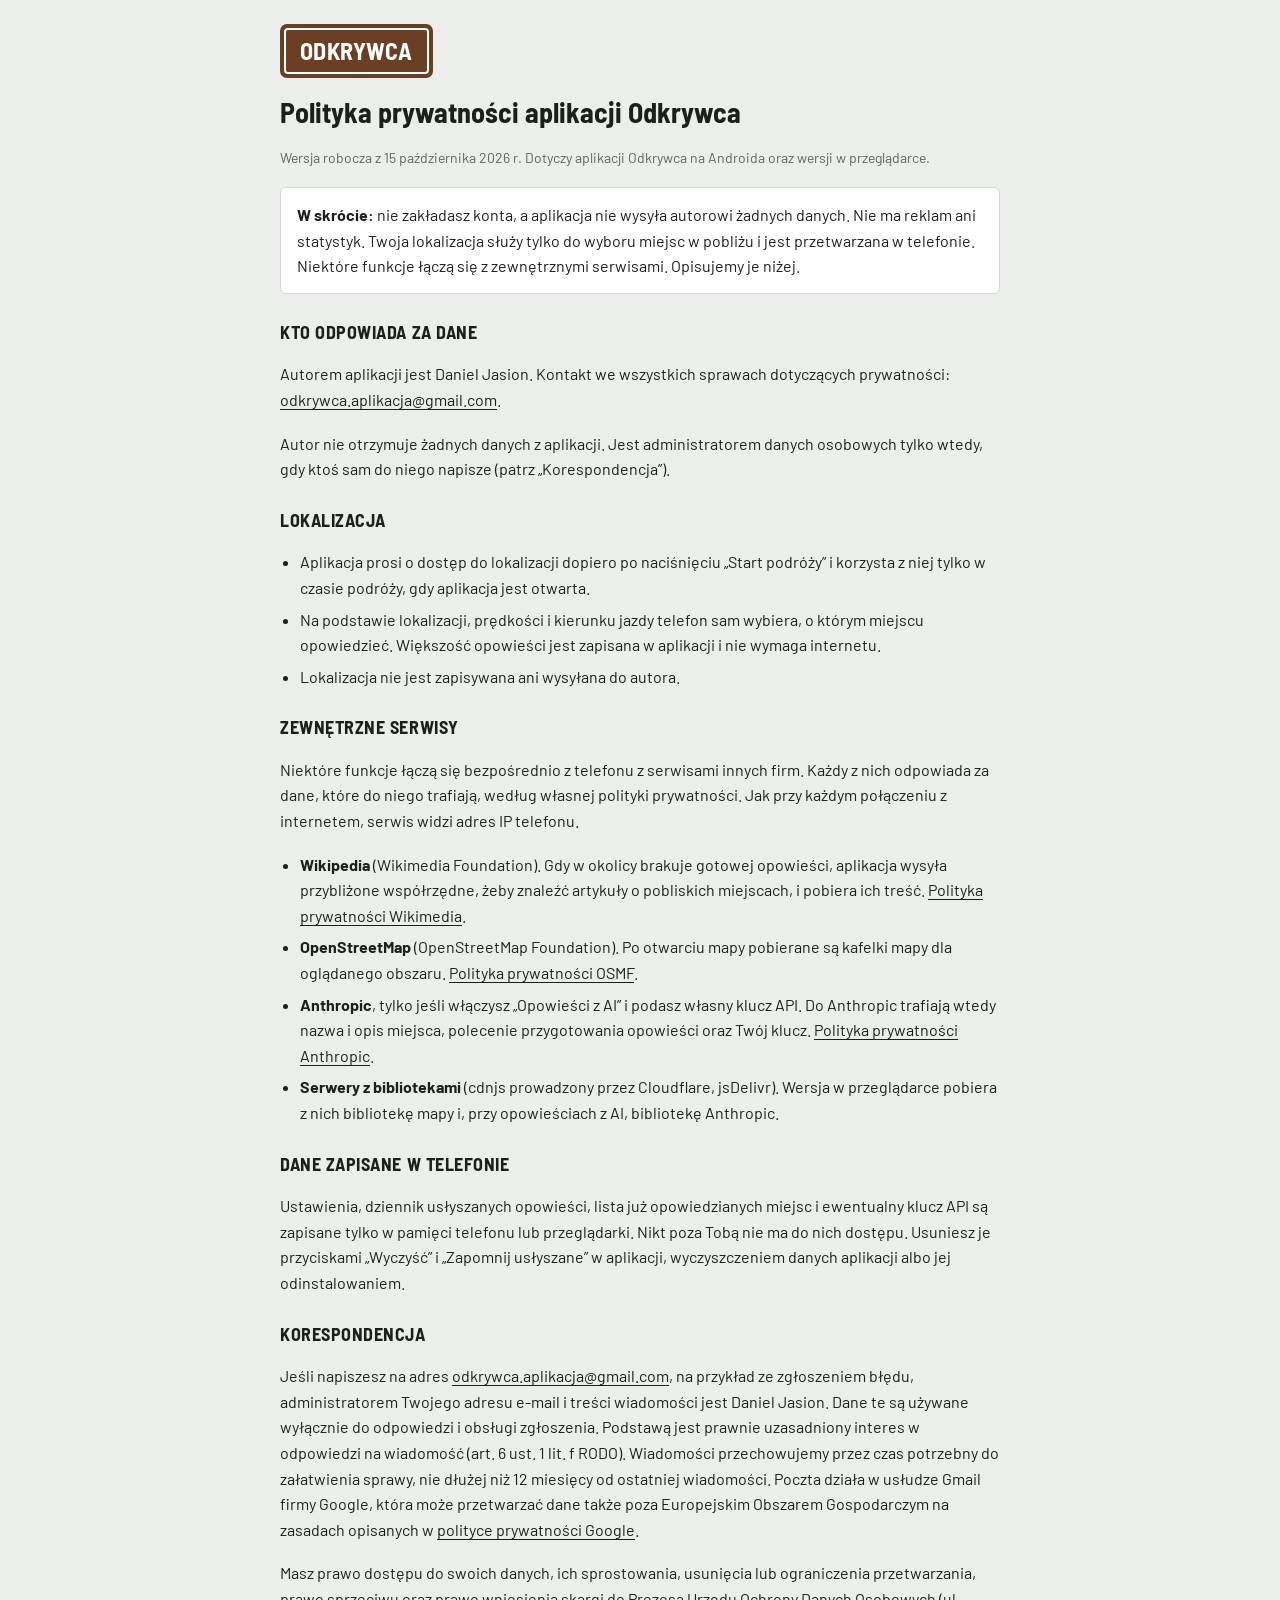
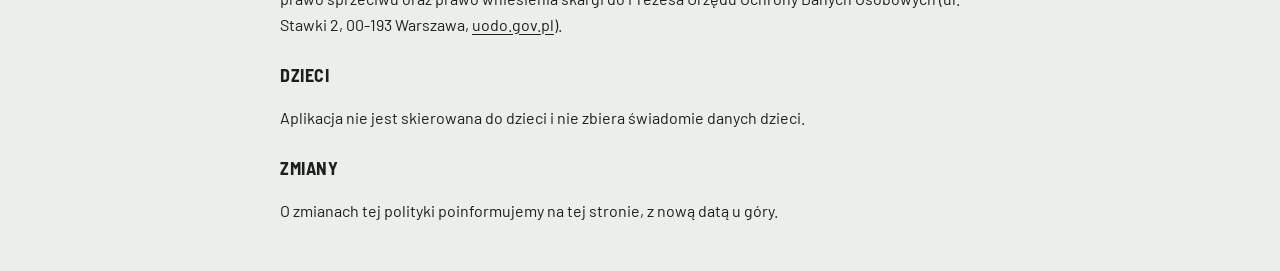
==== prywatnosc.html @ f4712191 "Add files via upload" ====
<!doctype html>
<html lang="pl">
<head>
<meta charset="utf-8">
<meta name="viewport" content="width=device-width,initial-scale=1,viewport-fit=cover">
<title>Odkrywca — polityka prywatności</title>
<link rel="stylesheet" href="https://fonts.googleapis.com/css2?family=Barlow+Semi+Condensed:wght@600;700&family=Barlow:wght@400;500;600&display=swap">
<style>
:root{--bg:#eceeec;--card:#ffffff;--line:#d6d9d5;--fg:#1d1f1c;--mute:#60645d;--sign:#6b3f24;--on-sign:#ffffff;
  --head:"Barlow Semi Condensed","Arial Narrow",sans-serif;--body:"Barlow",system-ui,sans-serif;color-scheme:light}
@media (prefers-color-scheme: dark){:root{--bg:#121311;--card:#1b1c1a;--line:#2c2e2a;--fg:#ebebe6;--mute:#9b9d96;--sign:#7a4a2c;color-scheme:dark}}
*{box-sizing:border-box}
body{margin:0;background:var(--bg);color:var(--fg);font:16px/1.6 var(--body);padding:24px max(16px,env(safe-area-inset-right,0px)) 48px max(16px,env(safe-area-inset-left,0px))}
main{max-width:720px;margin:0 auto;display:grid;gap:18px}
.sign{background:var(--sign);color:var(--on-sign);border-radius:7px;padding:4px;justify-self:start}
.sign div{border:2px solid var(--on-sign);border-radius:4px;padding:8px 14px;font:700 24px/1.1 var(--head);letter-spacing:.02em}
h1{font:700 28px/1.15 var(--head);margin:0;text-wrap:balance}
h2{font:700 18px/1.2 var(--head);letter-spacing:.03em;text-transform:uppercase;margin:10px 0 0}
p,ul{margin:0}
ul{padding-left:20px;display:grid;gap:6px}
.card{background:var(--card);border:1px solid var(--line);border-radius:6px;padding:14px 16px;display:grid;gap:8px}
.mute{color:var(--mute);font-size:14px}
a{color:inherit;text-underline-offset:3px}
</style>
</head>
<body>
<main>
  <div class="sign"><div>ODKRYWCA</div></div>
  <h1>Polityka prywatności aplikacji Odkrywca</h1>
  <p class="mute">Wersja robocza z 15 października 2026 r. Dotyczy aplikacji Odkrywca na Androida oraz wersji w przeglądarce.</p>

  <div class="card">
    <p><b>W skrócie:</b> nie zakładasz konta, a aplikacja nie wysyła autorowi żadnych danych. Nie ma reklam ani statystyk. Twoja lokalizacja służy tylko do wyboru miejsc w pobliżu i jest przetwarzana w telefonie. Niektóre funkcje łączą się z zewnętrznymi serwisami. Opisujemy je niżej.</p>
  </div>

  <h2>Kto odpowiada za dane</h2>
  <p>Autorem aplikacji jest Daniel Jasion. Kontakt we wszystkich sprawach dotyczących prywatności: <a href="mailto:odkrywca.aplikacja@gmail.com">odkrywca.aplikacja@gmail.com</a>.</p>
  <p>Autor nie otrzymuje żadnych danych z aplikacji. Jest administratorem danych osobowych tylko wtedy, gdy ktoś sam do niego napisze (patrz „Korespondencja”).</p>

  <h2>Lokalizacja</h2>
  <ul>
    <li>Aplikacja prosi o dostęp do lokalizacji dopiero po naciśnięciu „Start podróży” i korzysta z niej tylko w czasie podróży, gdy aplikacja jest otwarta.</li>
    <li>Na podstawie lokalizacji, prędkości i kierunku jazdy telefon sam wybiera, o którym miejscu opowiedzieć. Większość opowieści jest zapisana w aplikacji i nie wymaga internetu.</li>
    <li>Lokalizacja nie jest zapisywana ani wysyłana do autora.</li>
  </ul>

  <h2>Zewnętrzne serwisy</h2>
  <p>Niektóre funkcje łączą się bezpośrednio z telefonu z serwisami innych firm. Każdy z nich odpowiada za dane, które do niego trafiają, według własnej polityki prywatności. Jak przy każdym połączeniu z internetem, serwis widzi adres IP telefonu.</p>
  <ul>
    <li><b>Wikipedia</b> (Wikimedia Foundation). Gdy w okolicy brakuje gotowej opowieści, aplikacja wysyła przybliżone współrzędne, żeby znaleźć artykuły o pobliskich miejscach, i pobiera ich treść. <a href="https://foundation.wikimedia.org/wiki/Policy:Privacy_policy">Polityka prywatności Wikimedia</a>.</li>
    <li><b>OpenStreetMap</b> (OpenStreetMap Foundation). Po otwarciu mapy pobierane są kafelki mapy dla oglądanego obszaru. <a href="https://osmfoundation.org/wiki/Privacy_Policy">Polityka prywatności OSMF</a>.</li>
    <li><b>Anthropic</b>, tylko jeśli włączysz „Opowieści z AI” i podasz własny klucz API. Do Anthropic trafiają wtedy nazwa i opis miejsca, polecenie przygotowania opowieści oraz Twój klucz. <a href="https://www.anthropic.com/legal/privacy">Polityka prywatności Anthropic</a>.</li>
    <li><b>Serwery z bibliotekami</b> (cdnjs prowadzony przez Cloudflare, jsDelivr). Wersja w przeglądarce pobiera z nich bibliotekę mapy i, przy opowieściach z AI, bibliotekę Anthropic.</li>
  </ul>

  <h2>Dane zapisane w telefonie</h2>
  <p>Ustawienia, dziennik usłyszanych opowieści, lista już opowiedzianych miejsc i ewentualny klucz API są zapisane tylko w pamięci telefonu lub przeglądarki. Nikt poza Tobą nie ma do nich dostępu. Usuniesz je przyciskami „Wyczyść” i „Zapomnij usłyszane” w aplikacji, wyczyszczeniem danych aplikacji albo jej odinstalowaniem.</p>

  <h2>Korespondencja</h2>
  <p>Jeśli napiszesz na adres <a href="mailto:odkrywca.aplikacja@gmail.com">odkrywca.aplikacja@gmail.com</a>, na przykład ze zgłoszeniem błędu, administratorem Twojego adresu e-mail i treści wiadomości jest Daniel Jasion. Dane te są używane wyłącznie do odpowiedzi i obsługi zgłoszenia. Podstawą jest prawnie uzasadniony interes w odpowiedzi na wiadomość (art. 6 ust. 1 lit. f RODO). Wiadomości przechowujemy przez czas potrzebny do załatwienia sprawy, nie dłużej niż 12 miesięcy od ostatniej wiadomości. Poczta działa w usłudze Gmail firmy Google, która może przetwarzać dane także poza Europejskim Obszarem Gospodarczym na zasadach opisanych w <a href="https://policies.google.com/privacy?hl=pl">polityce prywatności Google</a>.</p>
  <p>Masz prawo dostępu do swoich danych, ich sprostowania, usunięcia lub ograniczenia przetwarzania, prawo sprzeciwu oraz prawo wniesienia skargi do Prezesa Urzędu Ochrony Danych Osobowych (ul. Stawki 2, 00-193 Warszawa, <a href="https://uodo.gov.pl">uodo.gov.pl</a>).</p>

  <h2>Dzieci</h2>
  <p>Aplikacja nie jest skierowana do dzieci i nie zbiera świadomie danych dzieci.</p>

  <h2>Zmiany</h2>
  <p>O zmianach tej polityki poinformujemy na tej stronie, z nową datą u góry.</p>
</main>
</body>
</html>
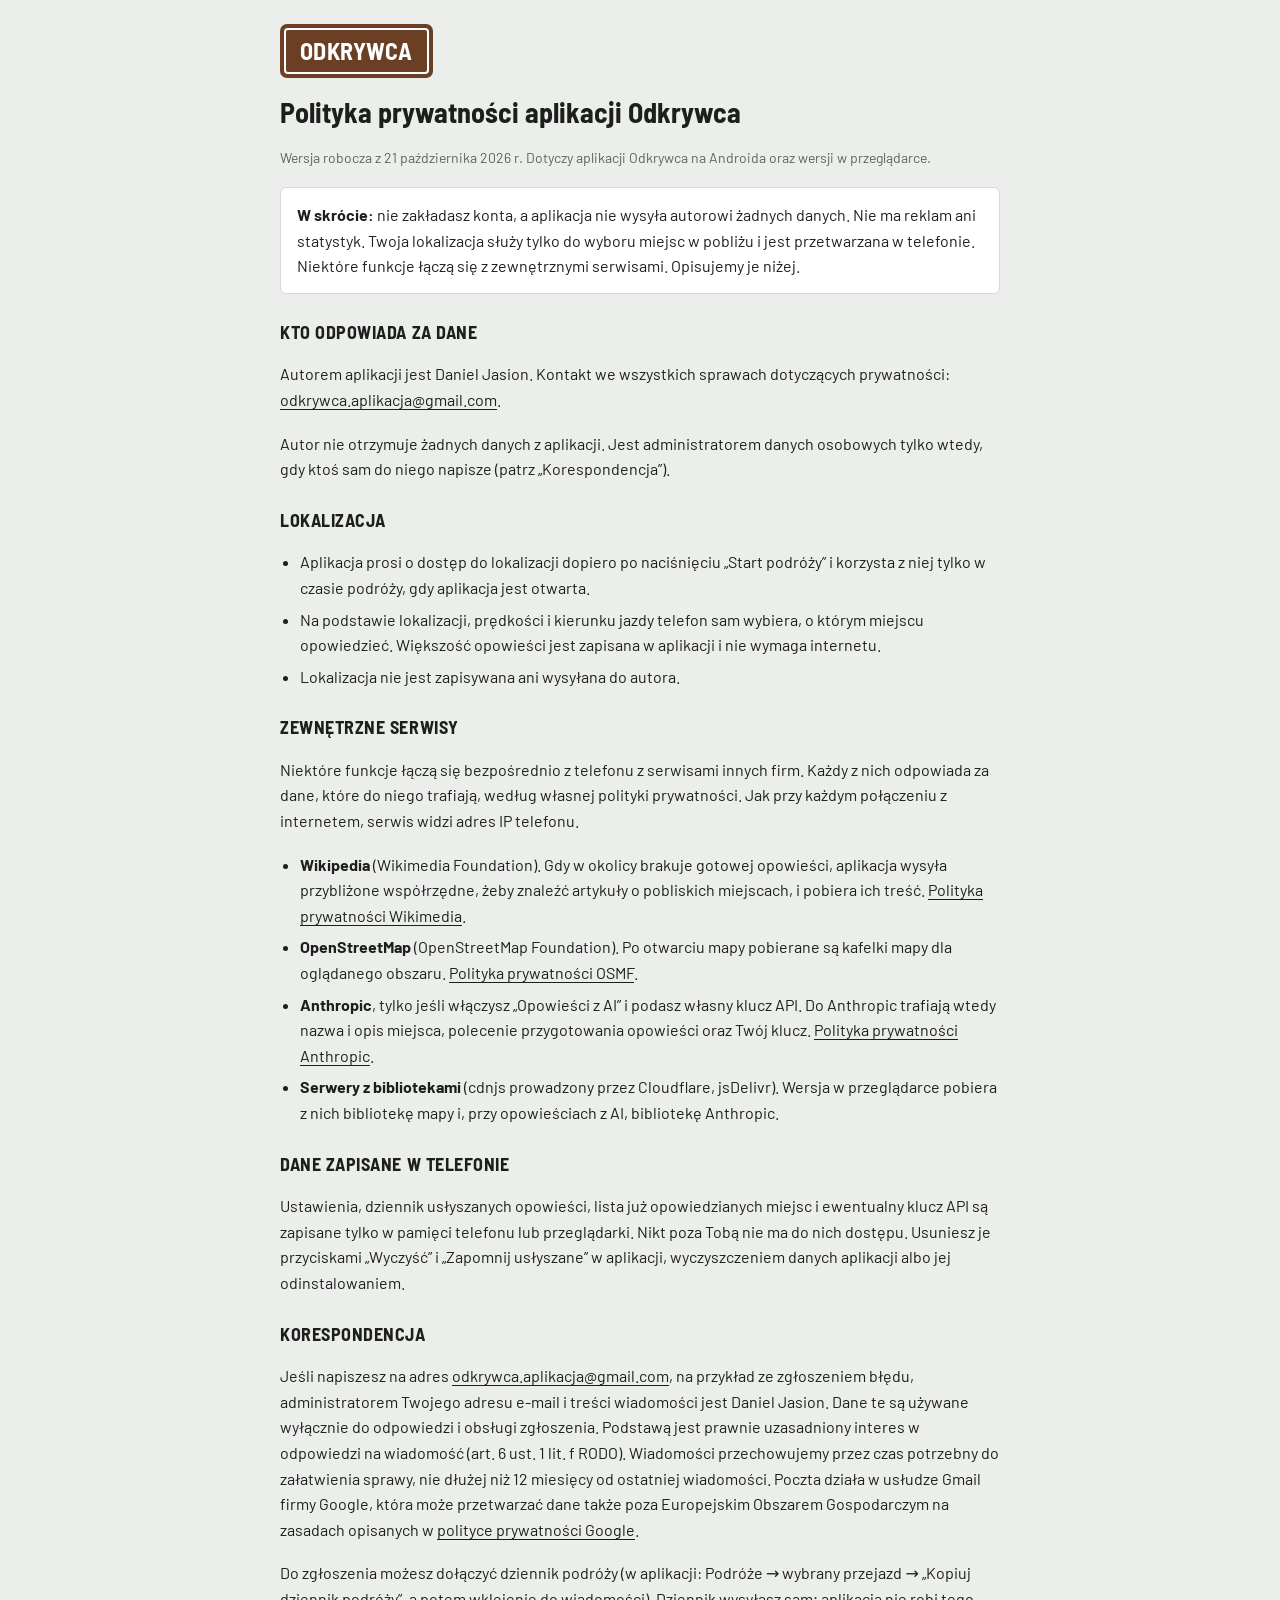
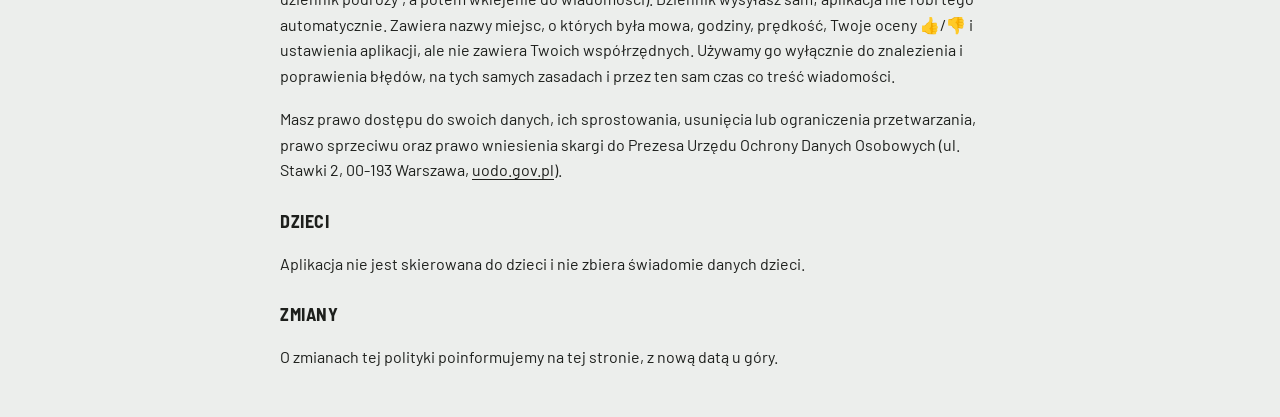
==== commit 3faf4adf: "Add files via upload" ====
--- a/prywatnosc.html
+++ b/prywatnosc.html
@@ -27,7 +27,7 @@
 <main>
   <div class="sign"><div>ODKRYWCA</div></div>
   <h1>Polityka prywatności aplikacji Odkrywca</h1>
-  <p class="mute">Wersja robocza z 15 października 2026 r. Dotyczy aplikacji Odkrywca na Androida oraz wersji w przeglądarce.</p>
+  <p class="mute">Wersja robocza z 21 października 2026 r. Dotyczy aplikacji Odkrywca na Androida oraz wersji w przeglądarce.</p>
 
   <div class="card">
     <p><b>W skrócie:</b> nie zakładasz konta, a aplikacja nie wysyła autorowi żadnych danych. Nie ma reklam ani statystyk. Twoja lokalizacja służy tylko do wyboru miejsc w pobliżu i jest przetwarzana w telefonie. Niektóre funkcje łączą się z zewnętrznymi serwisami. Opisujemy je niżej.</p>
@@ -58,6 +58,7 @@
 
   <h2>Korespondencja</h2>
   <p>Jeśli napiszesz na adres <a href="mailto:odkrywca.aplikacja@gmail.com">odkrywca.aplikacja@gmail.com</a>, na przykład ze zgłoszeniem błędu, administratorem Twojego adresu e-mail i treści wiadomości jest Daniel Jasion. Dane te są używane wyłącznie do odpowiedzi i obsługi zgłoszenia. Podstawą jest prawnie uzasadniony interes w odpowiedzi na wiadomość (art. 6 ust. 1 lit. f RODO). Wiadomości przechowujemy przez czas potrzebny do załatwienia sprawy, nie dłużej niż 12 miesięcy od ostatniej wiadomości. Poczta działa w usłudze Gmail firmy Google, która może przetwarzać dane także poza Europejskim Obszarem Gospodarczym na zasadach opisanych w <a href="https://policies.google.com/privacy?hl=pl">polityce prywatności Google</a>.</p>
+  <p>Do zgłoszenia możesz dołączyć dziennik podróży (w aplikacji: Podróże → wybrany przejazd → „Kopiuj dziennik podróży”, a potem wklejenie do wiadomości). Dziennik wysyłasz sam; aplikacja nie robi tego automatycznie. Zawiera nazwy miejsc, o których była mowa, godziny, prędkość, Twoje oceny 👍/👎 i ustawienia aplikacji, ale nie zawiera Twoich współrzędnych. Używamy go wyłącznie do znalezienia i poprawienia błędów, na tych samych zasadach i przez ten sam czas co treść wiadomości.</p>
   <p>Masz prawo dostępu do swoich danych, ich sprostowania, usunięcia lub ograniczenia przetwarzania, prawo sprzeciwu oraz prawo wniesienia skargi do Prezesa Urzędu Ochrony Danych Osobowych (ul. Stawki 2, 00-193 Warszawa, <a href="https://uodo.gov.pl">uodo.gov.pl</a>).</p>
 
   <h2>Dzieci</h2>
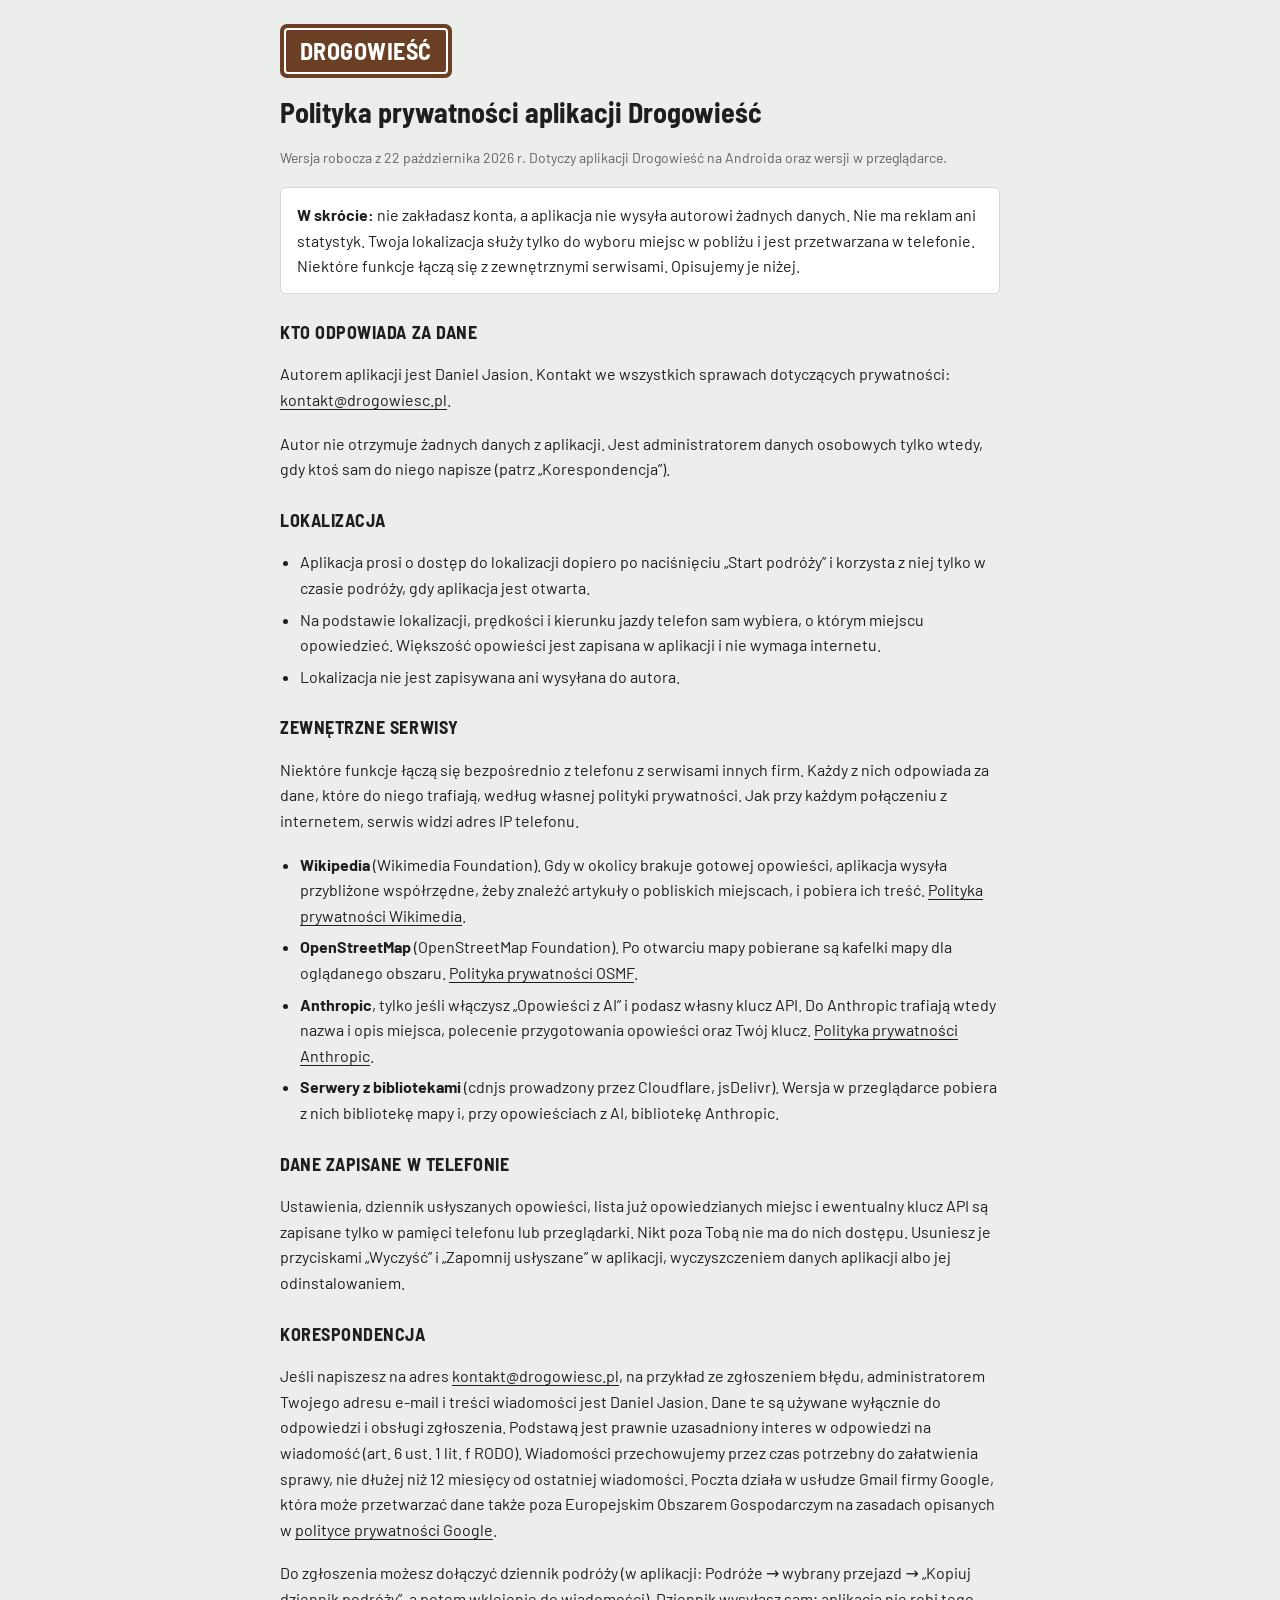
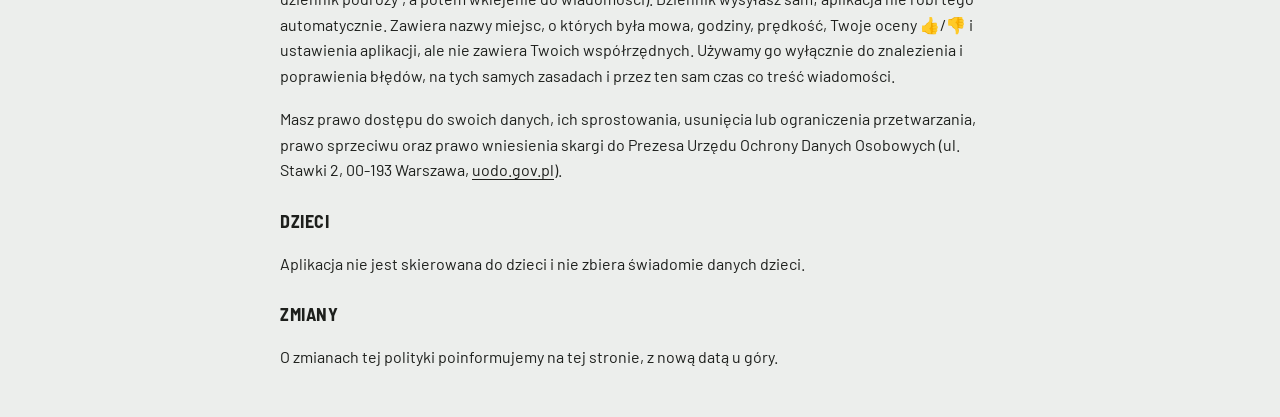
==== commit b70f4de2: "Add files via upload" ====
--- a/prywatnosc.html
+++ b/prywatnosc.html
@@ -3,7 +3,7 @@
 <head>
 <meta charset="utf-8">
 <meta name="viewport" content="width=device-width,initial-scale=1,viewport-fit=cover">
-<title>Odkrywca — polityka prywatności</title>
+<title>Drogowieść — polityka prywatności</title>
 <link rel="stylesheet" href="https://fonts.googleapis.com/css2?family=Barlow+Semi+Condensed:wght@600;700&family=Barlow:wght@400;500;600&display=swap">
 <style>
 :root{--bg:#eceeec;--card:#ffffff;--line:#d6d9d5;--fg:#1d1f1c;--mute:#60645d;--sign:#6b3f24;--on-sign:#ffffff;
@@ -25,16 +25,16 @@
 </head>
 <body>
 <main>
-  <div class="sign"><div>ODKRYWCA</div></div>
-  <h1>Polityka prywatności aplikacji Odkrywca</h1>
-  <p class="mute">Wersja robocza z 21 października 2026 r. Dotyczy aplikacji Odkrywca na Androida oraz wersji w przeglądarce.</p>
+  <div class="sign"><div>DROGOWIEŚĆ</div></div>
+  <h1>Polityka prywatności aplikacji Drogowieść</h1>
+  <p class="mute">Wersja robocza z 22 października 2026 r. Dotyczy aplikacji Drogowieść na Androida oraz wersji w przeglądarce.</p>
 
   <div class="card">
     <p><b>W skrócie:</b> nie zakładasz konta, a aplikacja nie wysyła autorowi żadnych danych. Nie ma reklam ani statystyk. Twoja lokalizacja służy tylko do wyboru miejsc w pobliżu i jest przetwarzana w telefonie. Niektóre funkcje łączą się z zewnętrznymi serwisami. Opisujemy je niżej.</p>
   </div>
 
   <h2>Kto odpowiada za dane</h2>
-  <p>Autorem aplikacji jest Daniel Jasion. Kontakt we wszystkich sprawach dotyczących prywatności: <a href="mailto:odkrywca.aplikacja@gmail.com">odkrywca.aplikacja@gmail.com</a>.</p>
+  <p>Autorem aplikacji jest Daniel Jasion. Kontakt we wszystkich sprawach dotyczących prywatności: <a href="mailto:kontakt@drogowiesc.pl">kontakt@drogowiesc.pl</a>.</p>
   <p>Autor nie otrzymuje żadnych danych z aplikacji. Jest administratorem danych osobowych tylko wtedy, gdy ktoś sam do niego napisze (patrz „Korespondencja”).</p>
 
   <h2>Lokalizacja</h2>
@@ -57,7 +57,7 @@
   <p>Ustawienia, dziennik usłyszanych opowieści, lista już opowiedzianych miejsc i ewentualny klucz API są zapisane tylko w pamięci telefonu lub przeglądarki. Nikt poza Tobą nie ma do nich dostępu. Usuniesz je przyciskami „Wyczyść” i „Zapomnij usłyszane” w aplikacji, wyczyszczeniem danych aplikacji albo jej odinstalowaniem.</p>
 
   <h2>Korespondencja</h2>
-  <p>Jeśli napiszesz na adres <a href="mailto:odkrywca.aplikacja@gmail.com">odkrywca.aplikacja@gmail.com</a>, na przykład ze zgłoszeniem błędu, administratorem Twojego adresu e-mail i treści wiadomości jest Daniel Jasion. Dane te są używane wyłącznie do odpowiedzi i obsługi zgłoszenia. Podstawą jest prawnie uzasadniony interes w odpowiedzi na wiadomość (art. 6 ust. 1 lit. f RODO). Wiadomości przechowujemy przez czas potrzebny do załatwienia sprawy, nie dłużej niż 12 miesięcy od ostatniej wiadomości. Poczta działa w usłudze Gmail firmy Google, która może przetwarzać dane także poza Europejskim Obszarem Gospodarczym na zasadach opisanych w <a href="https://policies.google.com/privacy?hl=pl">polityce prywatności Google</a>.</p>
+  <p>Jeśli napiszesz na adres <a href="mailto:kontakt@drogowiesc.pl">kontakt@drogowiesc.pl</a>, na przykład ze zgłoszeniem błędu, administratorem Twojego adresu e-mail i treści wiadomości jest Daniel Jasion. Dane te są używane wyłącznie do odpowiedzi i obsługi zgłoszenia. Podstawą jest prawnie uzasadniony interes w odpowiedzi na wiadomość (art. 6 ust. 1 lit. f RODO). Wiadomości przechowujemy przez czas potrzebny do załatwienia sprawy, nie dłużej niż 12 miesięcy od ostatniej wiadomości. Poczta działa w usłudze Gmail firmy Google, która może przetwarzać dane także poza Europejskim Obszarem Gospodarczym na zasadach opisanych w <a href="https://policies.google.com/privacy?hl=pl">polityce prywatności Google</a>.</p>
   <p>Do zgłoszenia możesz dołączyć dziennik podróży (w aplikacji: Podróże → wybrany przejazd → „Kopiuj dziennik podróży”, a potem wklejenie do wiadomości). Dziennik wysyłasz sam; aplikacja nie robi tego automatycznie. Zawiera nazwy miejsc, o których była mowa, godziny, prędkość, Twoje oceny 👍/👎 i ustawienia aplikacji, ale nie zawiera Twoich współrzędnych. Używamy go wyłącznie do znalezienia i poprawienia błędów, na tych samych zasadach i przez ten sam czas co treść wiadomości.</p>
   <p>Masz prawo dostępu do swoich danych, ich sprostowania, usunięcia lub ograniczenia przetwarzania, prawo sprzeciwu oraz prawo wniesienia skargi do Prezesa Urzędu Ochrony Danych Osobowych (ul. Stawki 2, 00-193 Warszawa, <a href="https://uodo.gov.pl">uodo.gov.pl</a>).</p>
 
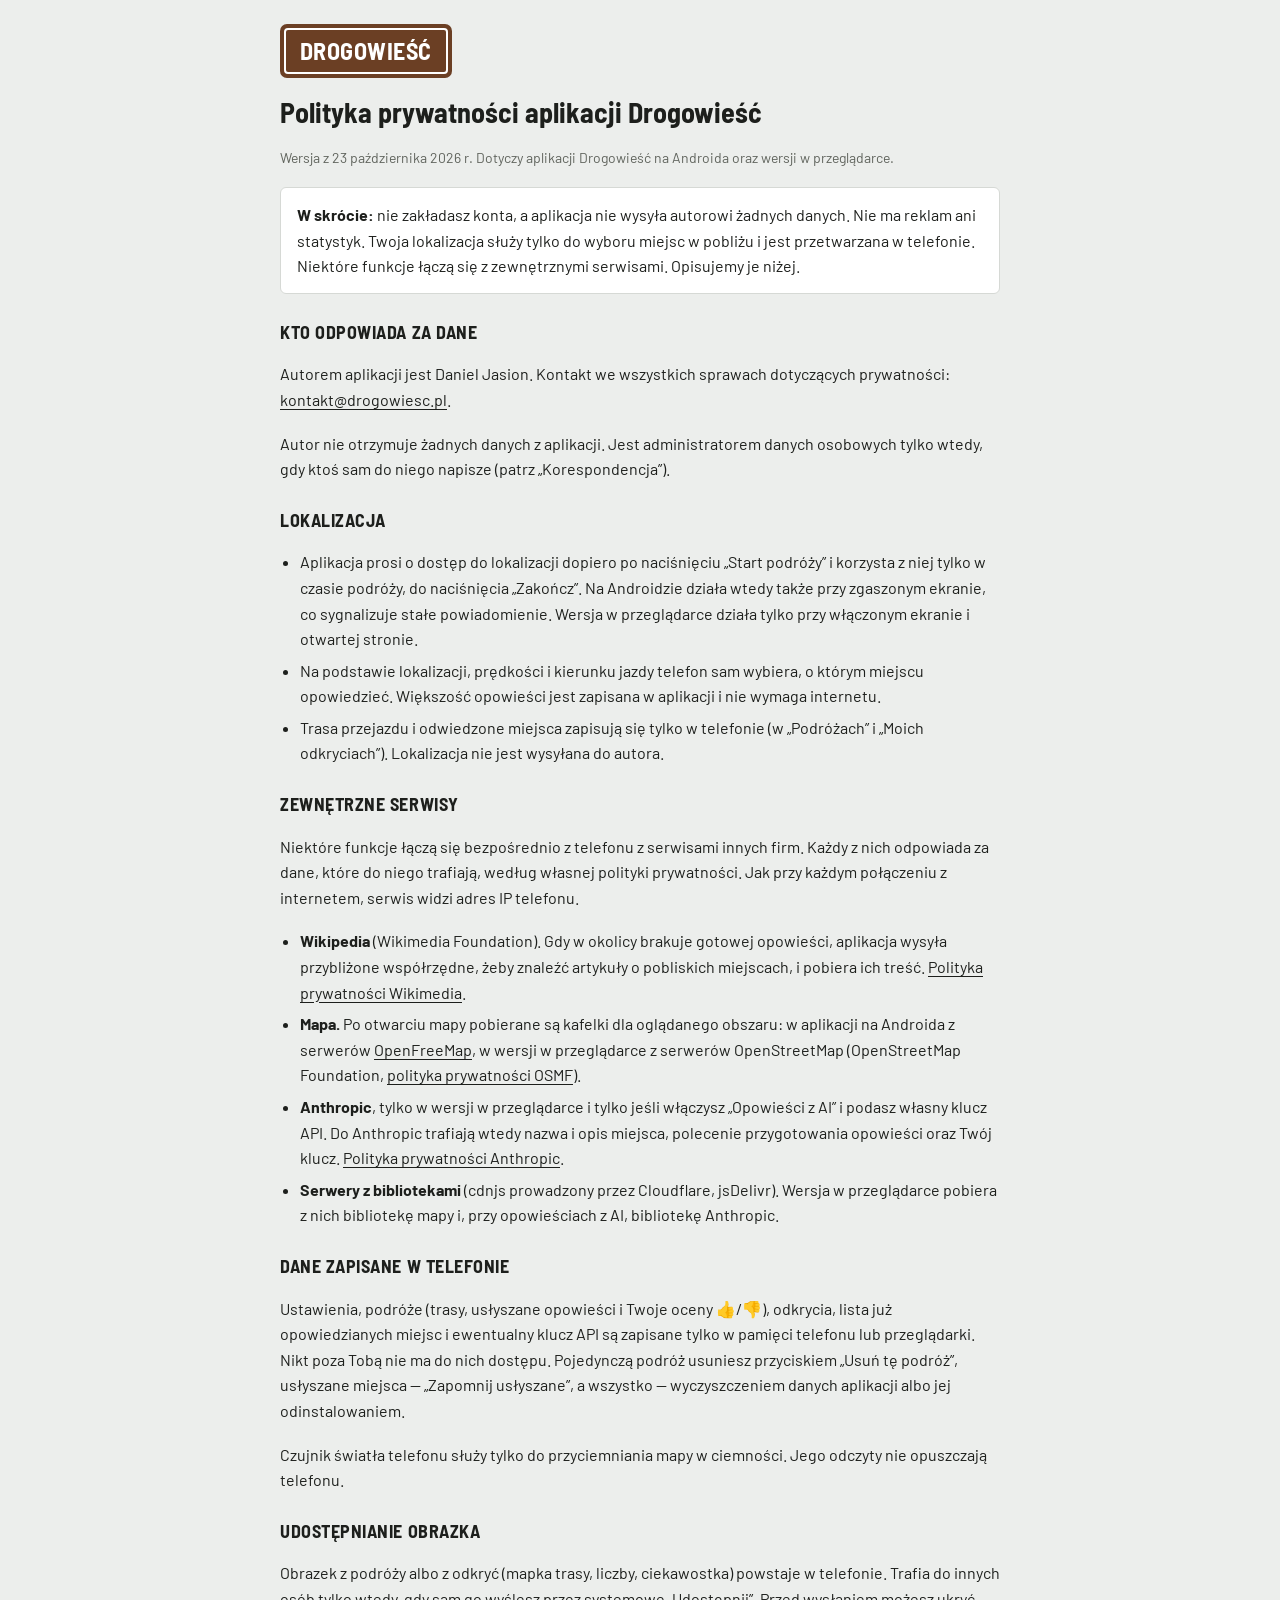
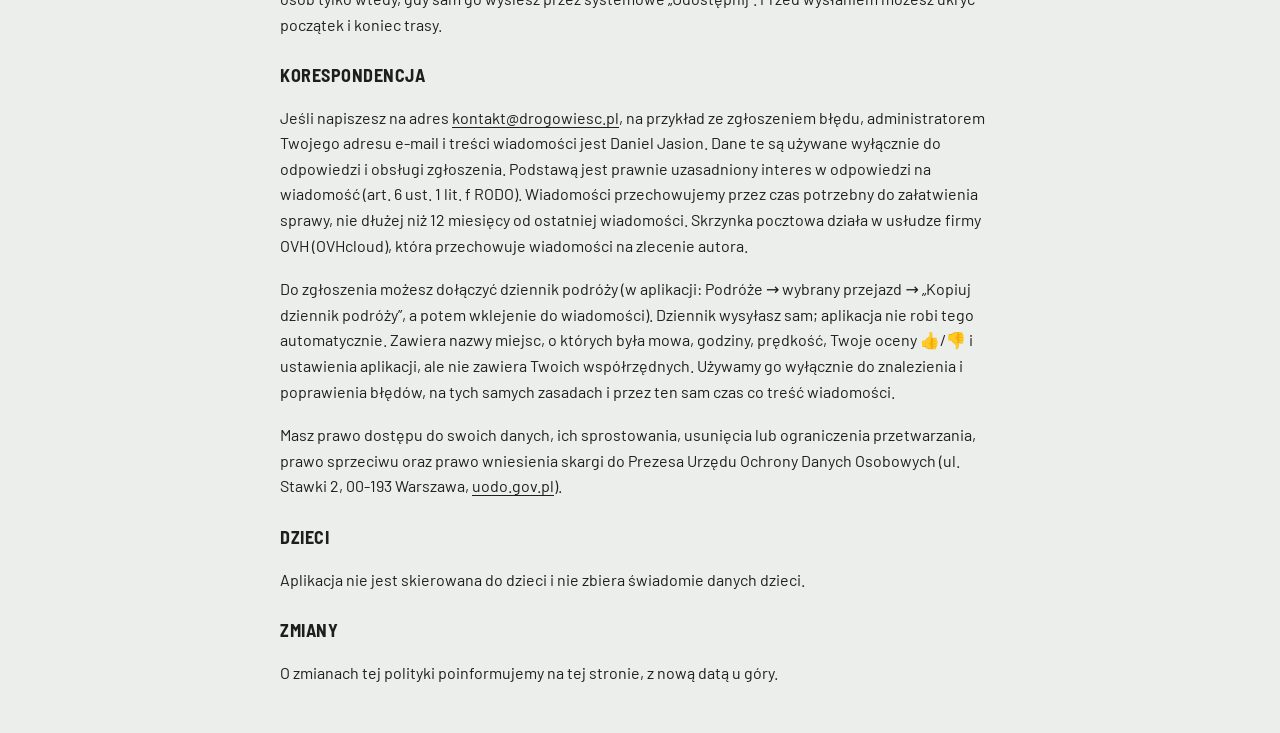
==== commit 93765aa3: "Add files via upload" ====
--- a/prywatnosc.html
+++ b/prywatnosc.html
@@ -27,7 +27,7 @@
 <main>
   <div class="sign"><div>DROGOWIEŚĆ</div></div>
   <h1>Polityka prywatności aplikacji Drogowieść</h1>
-  <p class="mute">Wersja robocza z 22 października 2026 r. Dotyczy aplikacji Drogowieść na Androida oraz wersji w przeglądarce.</p>
+  <p class="mute">Wersja z 23 października 2026 r. Dotyczy aplikacji Drogowieść na Androida oraz wersji w przeglądarce.</p>
 
   <div class="card">
     <p><b>W skrócie:</b> nie zakładasz konta, a aplikacja nie wysyła autorowi żadnych danych. Nie ma reklam ani statystyk. Twoja lokalizacja służy tylko do wyboru miejsc w pobliżu i jest przetwarzana w telefonie. Niektóre funkcje łączą się z zewnętrznymi serwisami. Opisujemy je niżej.</p>
@@ -39,25 +39,29 @@
 
   <h2>Lokalizacja</h2>
   <ul>
-    <li>Aplikacja prosi o dostęp do lokalizacji dopiero po naciśnięciu „Start podróży” i korzysta z niej tylko w czasie podróży, gdy aplikacja jest otwarta.</li>
+    <li>Aplikacja prosi o dostęp do lokalizacji dopiero po naciśnięciu „Start podróży” i korzysta z niej tylko w czasie podróży, do naciśnięcia „Zakończ”. Na Androidzie działa wtedy także przy zgaszonym ekranie, co sygnalizuje stałe powiadomienie. Wersja w przeglądarce działa tylko przy włączonym ekranie i otwartej stronie.</li>
     <li>Na podstawie lokalizacji, prędkości i kierunku jazdy telefon sam wybiera, o którym miejscu opowiedzieć. Większość opowieści jest zapisana w aplikacji i nie wymaga internetu.</li>
-    <li>Lokalizacja nie jest zapisywana ani wysyłana do autora.</li>
+    <li>Trasa przejazdu i odwiedzone miejsca zapisują się tylko w telefonie (w „Podróżach” i „Moich odkryciach”). Lokalizacja nie jest wysyłana do autora.</li>
   </ul>
 
   <h2>Zewnętrzne serwisy</h2>
   <p>Niektóre funkcje łączą się bezpośrednio z telefonu z serwisami innych firm. Każdy z nich odpowiada za dane, które do niego trafiają, według własnej polityki prywatności. Jak przy każdym połączeniu z internetem, serwis widzi adres IP telefonu.</p>
   <ul>
     <li><b>Wikipedia</b> (Wikimedia Foundation). Gdy w okolicy brakuje gotowej opowieści, aplikacja wysyła przybliżone współrzędne, żeby znaleźć artykuły o pobliskich miejscach, i pobiera ich treść. <a href="https://foundation.wikimedia.org/wiki/Policy:Privacy_policy">Polityka prywatności Wikimedia</a>.</li>
-    <li><b>OpenStreetMap</b> (OpenStreetMap Foundation). Po otwarciu mapy pobierane są kafelki mapy dla oglądanego obszaru. <a href="https://osmfoundation.org/wiki/Privacy_Policy">Polityka prywatności OSMF</a>.</li>
-    <li><b>Anthropic</b>, tylko jeśli włączysz „Opowieści z AI” i podasz własny klucz API. Do Anthropic trafiają wtedy nazwa i opis miejsca, polecenie przygotowania opowieści oraz Twój klucz. <a href="https://www.anthropic.com/legal/privacy">Polityka prywatności Anthropic</a>.</li>
+    <li><b>Mapa.</b> Po otwarciu mapy pobierane są kafelki dla oglądanego obszaru: w aplikacji na Androida z serwerów <a href="https://openfreemap.org">OpenFreeMap</a>, w wersji w przeglądarce z serwerów OpenStreetMap (OpenStreetMap Foundation, <a href="https://osmfoundation.org/wiki/Privacy_Policy">polityka prywatności OSMF</a>).</li>
+    <li><b>Anthropic</b>, tylko w wersji w przeglądarce i tylko jeśli włączysz „Opowieści z AI” i podasz własny klucz API. Do Anthropic trafiają wtedy nazwa i opis miejsca, polecenie przygotowania opowieści oraz Twój klucz. <a href="https://www.anthropic.com/legal/privacy">Polityka prywatności Anthropic</a>.</li>
     <li><b>Serwery z bibliotekami</b> (cdnjs prowadzony przez Cloudflare, jsDelivr). Wersja w przeglądarce pobiera z nich bibliotekę mapy i, przy opowieściach z AI, bibliotekę Anthropic.</li>
   </ul>
 
   <h2>Dane zapisane w telefonie</h2>
-  <p>Ustawienia, dziennik usłyszanych opowieści, lista już opowiedzianych miejsc i ewentualny klucz API są zapisane tylko w pamięci telefonu lub przeglądarki. Nikt poza Tobą nie ma do nich dostępu. Usuniesz je przyciskami „Wyczyść” i „Zapomnij usłyszane” w aplikacji, wyczyszczeniem danych aplikacji albo jej odinstalowaniem.</p>
+  <p>Ustawienia, podróże (trasy, usłyszane opowieści i Twoje oceny 👍/👎), odkrycia, lista już opowiedzianych miejsc i ewentualny klucz API są zapisane tylko w pamięci telefonu lub przeglądarki. Nikt poza Tobą nie ma do nich dostępu. Pojedynczą podróż usuniesz przyciskiem „Usuń tę podróż”, usłyszane miejsca — „Zapomnij usłyszane”, a wszystko — wyczyszczeniem danych aplikacji albo jej odinstalowaniem.</p>
+  <p>Czujnik światła telefonu służy tylko do przyciemniania mapy w ciemności. Jego odczyty nie opuszczają telefonu.</p>
+
+  <h2>Udostępnianie obrazka</h2>
+  <p>Obrazek z podróży albo z odkryć (mapka trasy, liczby, ciekawostka) powstaje w telefonie. Trafia do innych osób tylko wtedy, gdy sam go wyślesz przez systemowe „Udostępnij”. Przed wysłaniem możesz ukryć początek i koniec trasy.</p>
 
   <h2>Korespondencja</h2>
-  <p>Jeśli napiszesz na adres <a href="mailto:kontakt@drogowiesc.pl">kontakt@drogowiesc.pl</a>, na przykład ze zgłoszeniem błędu, administratorem Twojego adresu e-mail i treści wiadomości jest Daniel Jasion. Dane te są używane wyłącznie do odpowiedzi i obsługi zgłoszenia. Podstawą jest prawnie uzasadniony interes w odpowiedzi na wiadomość (art. 6 ust. 1 lit. f RODO). Wiadomości przechowujemy przez czas potrzebny do załatwienia sprawy, nie dłużej niż 12 miesięcy od ostatniej wiadomości. Poczta działa w usłudze Gmail firmy Google, która może przetwarzać dane także poza Europejskim Obszarem Gospodarczym na zasadach opisanych w <a href="https://policies.google.com/privacy?hl=pl">polityce prywatności Google</a>.</p>
+  <p>Jeśli napiszesz na adres <a href="mailto:kontakt@drogowiesc.pl">kontakt@drogowiesc.pl</a>, na przykład ze zgłoszeniem błędu, administratorem Twojego adresu e-mail i treści wiadomości jest Daniel Jasion. Dane te są używane wyłącznie do odpowiedzi i obsługi zgłoszenia. Podstawą jest prawnie uzasadniony interes w odpowiedzi na wiadomość (art. 6 ust. 1 lit. f RODO). Wiadomości przechowujemy przez czas potrzebny do załatwienia sprawy, nie dłużej niż 12 miesięcy od ostatniej wiadomości. Skrzynka pocztowa działa w usłudze firmy OVH (OVHcloud), która przechowuje wiadomości na zlecenie autora.</p>
   <p>Do zgłoszenia możesz dołączyć dziennik podróży (w aplikacji: Podróże → wybrany przejazd → „Kopiuj dziennik podróży”, a potem wklejenie do wiadomości). Dziennik wysyłasz sam; aplikacja nie robi tego automatycznie. Zawiera nazwy miejsc, o których była mowa, godziny, prędkość, Twoje oceny 👍/👎 i ustawienia aplikacji, ale nie zawiera Twoich współrzędnych. Używamy go wyłącznie do znalezienia i poprawienia błędów, na tych samych zasadach i przez ten sam czas co treść wiadomości.</p>
   <p>Masz prawo dostępu do swoich danych, ich sprostowania, usunięcia lub ograniczenia przetwarzania, prawo sprzeciwu oraz prawo wniesienia skargi do Prezesa Urzędu Ochrony Danych Osobowych (ul. Stawki 2, 00-193 Warszawa, <a href="https://uodo.gov.pl">uodo.gov.pl</a>).</p>
 
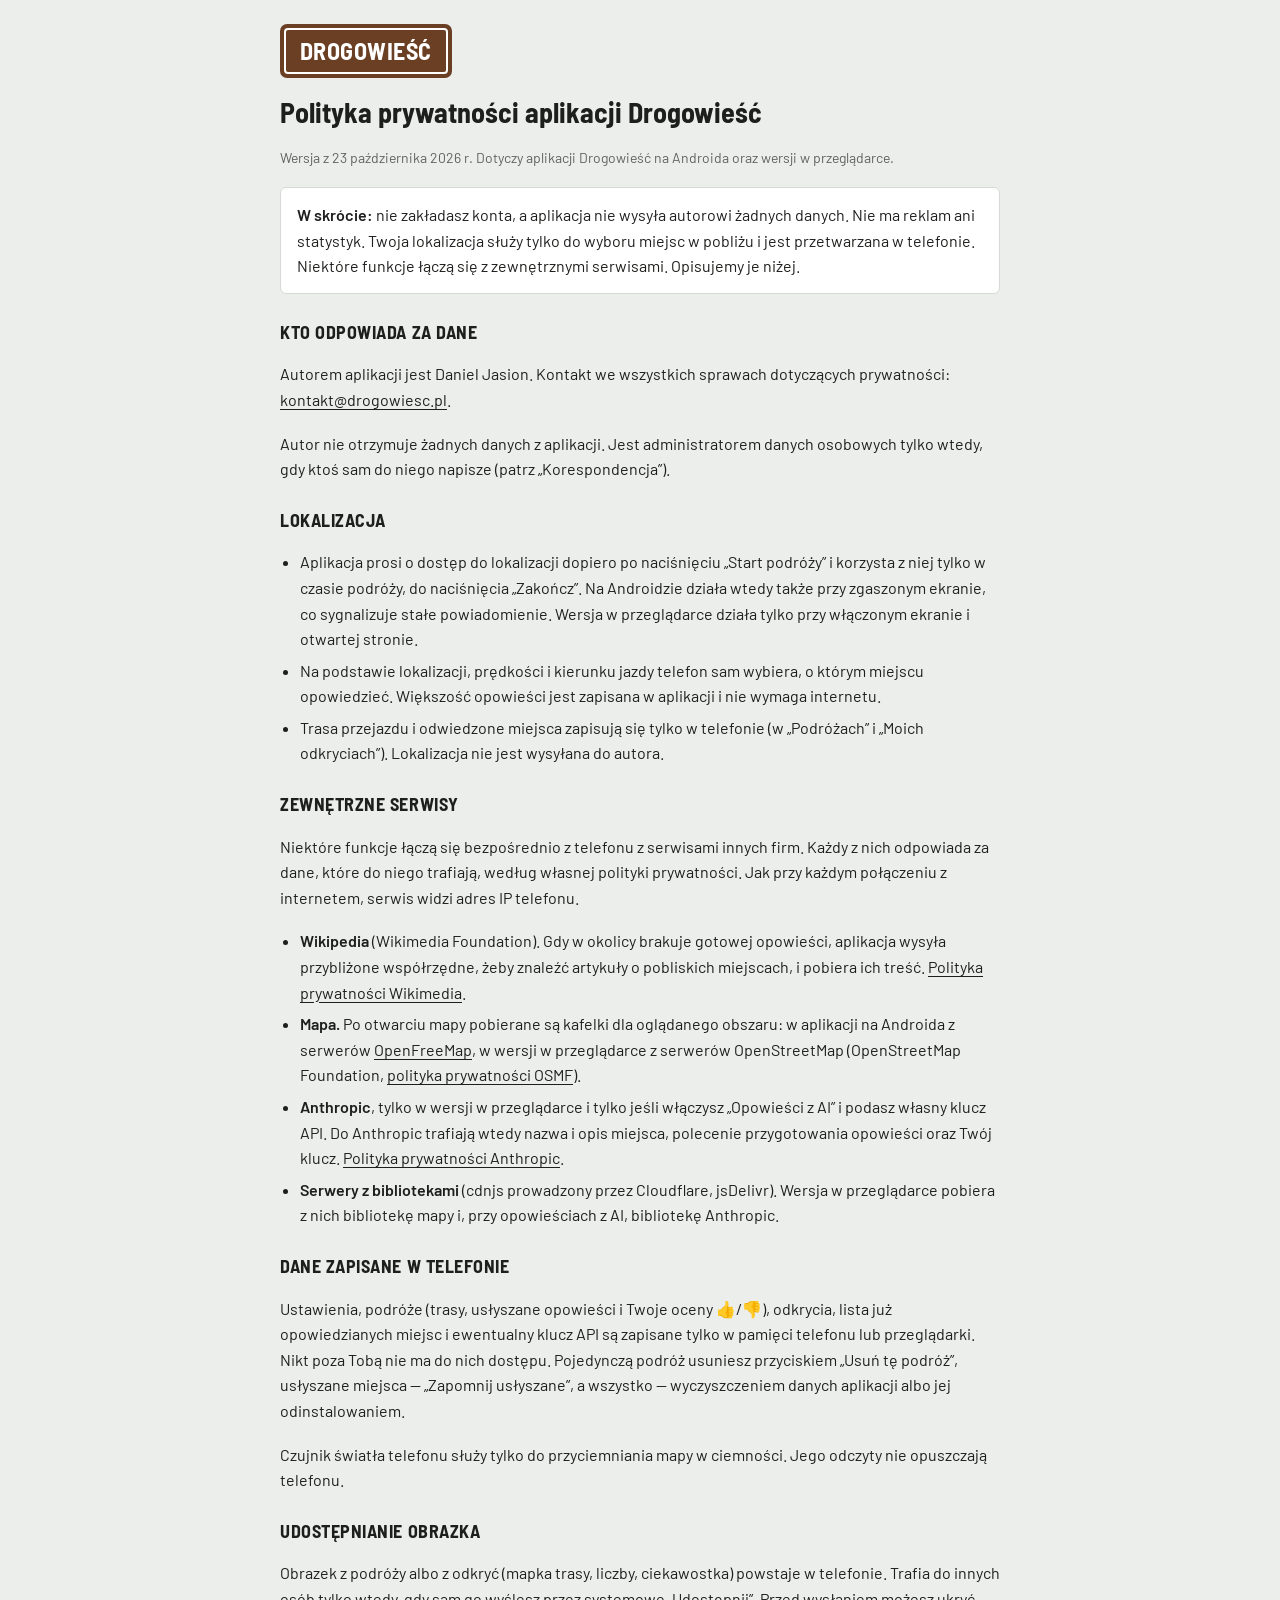
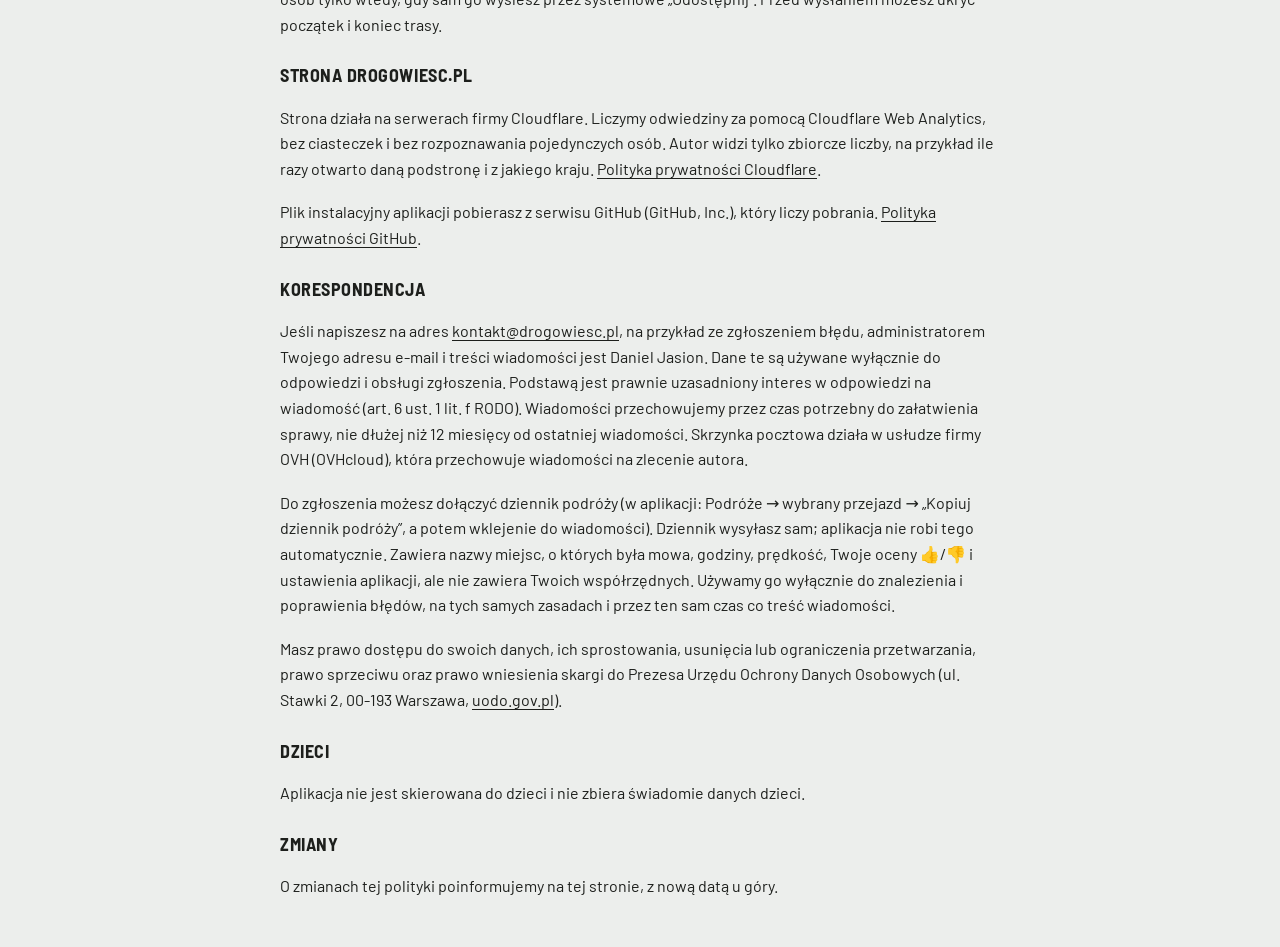
==== commit e53bc6cc: "Add files via upload" ====
--- a/prywatnosc.html
+++ b/prywatnosc.html
@@ -4,8 +4,18 @@
 <meta charset="utf-8">
 <meta name="viewport" content="width=device-width,initial-scale=1,viewport-fit=cover">
 <title>Drogowieść — polityka prywatności</title>
-<link rel="stylesheet" href="https://fonts.googleapis.com/css2?family=Barlow+Semi+Condensed:wght@600;700&family=Barlow:wght@400;500;600&display=swap">
 <style>
+@font-face{font-family:'Barlow';font-weight:400;font-display:swap;src:url(fonty/barlow-400-latin-ext.woff2) format('woff2');unicode-range:U+0100-02BA,U+1E00-1EFF}
+@font-face{font-family:'Barlow';font-weight:400;font-display:swap;src:url(fonty/barlow-400-latin.woff2) format('woff2');unicode-range:U+0000-00FF,U+2000-206F}
+@font-face{font-family:'Barlow';font-weight:500;font-display:swap;src:url(fonty/barlow-500-latin-ext.woff2) format('woff2');unicode-range:U+0100-02BA,U+1E00-1EFF}
+@font-face{font-family:'Barlow';font-weight:500;font-display:swap;src:url(fonty/barlow-500-latin.woff2) format('woff2');unicode-range:U+0000-00FF,U+2000-206F}
+@font-face{font-family:'Barlow';font-weight:600;font-display:swap;src:url(fonty/barlow-600-latin-ext.woff2) format('woff2');unicode-range:U+0100-02BA,U+1E00-1EFF}
+@font-face{font-family:'Barlow';font-weight:600;font-display:swap;src:url(fonty/barlow-600-latin.woff2) format('woff2');unicode-range:U+0000-00FF,U+2000-206F}
+@font-face{font-family:'Barlow Semi Condensed';font-weight:600;font-display:swap;src:url(fonty/barlow-semi-condensed-600-latin-ext.woff2) format('woff2');unicode-range:U+0100-02BA,U+1E00-1EFF}
+@font-face{font-family:'Barlow Semi Condensed';font-weight:600;font-display:swap;src:url(fonty/barlow-semi-condensed-600-latin.woff2) format('woff2');unicode-range:U+0000-00FF,U+2000-206F}
+@font-face{font-family:'Barlow Semi Condensed';font-weight:700;font-display:swap;src:url(fonty/barlow-semi-condensed-700-latin-ext.woff2) format('woff2');unicode-range:U+0100-02BA,U+1E00-1EFF}
+@font-face{font-family:'Barlow Semi Condensed';font-weight:700;font-display:swap;src:url(fonty/barlow-semi-condensed-700-latin.woff2) format('woff2');unicode-range:U+0000-00FF,U+2000-206F}
+</style><style>
 :root{--bg:#eceeec;--card:#ffffff;--line:#d6d9d5;--fg:#1d1f1c;--mute:#60645d;--sign:#6b3f24;--on-sign:#ffffff;
   --head:"Barlow Semi Condensed","Arial Narrow",sans-serif;--body:"Barlow",system-ui,sans-serif;color-scheme:light}
 @media (prefers-color-scheme: dark){:root{--bg:#121311;--card:#1b1c1a;--line:#2c2e2a;--fg:#ebebe6;--mute:#9b9d96;--sign:#7a4a2c;color-scheme:dark}}
@@ -60,6 +70,10 @@
   <h2>Udostępnianie obrazka</h2>
   <p>Obrazek z podróży albo z odkryć (mapka trasy, liczby, ciekawostka) powstaje w telefonie. Trafia do innych osób tylko wtedy, gdy sam go wyślesz przez systemowe „Udostępnij”. Przed wysłaniem możesz ukryć początek i koniec trasy.</p>
 
+  <h2>Strona drogowiesc.pl</h2>
+  <p>Strona działa na serwerach firmy Cloudflare. Liczymy odwiedziny za pomocą Cloudflare Web Analytics, bez ciasteczek i bez rozpoznawania pojedynczych osób. Autor widzi tylko zbiorcze liczby, na przykład ile razy otwarto daną podstronę i z jakiego kraju. <a href="https://www.cloudflare.com/privacypolicy/">Polityka prywatności Cloudflare</a>.</p>
+  <p>Plik instalacyjny aplikacji pobierasz z serwisu GitHub (GitHub, Inc.), który liczy pobrania. <a href="https://docs.github.com/site-policy/privacy-policies/github-general-privacy-statement">Polityka prywatności GitHub</a>.</p>
+
   <h2>Korespondencja</h2>
   <p>Jeśli napiszesz na adres <a href="mailto:kontakt@drogowiesc.pl">kontakt@drogowiesc.pl</a>, na przykład ze zgłoszeniem błędu, administratorem Twojego adresu e-mail i treści wiadomości jest Daniel Jasion. Dane te są używane wyłącznie do odpowiedzi i obsługi zgłoszenia. Podstawą jest prawnie uzasadniony interes w odpowiedzi na wiadomość (art. 6 ust. 1 lit. f RODO). Wiadomości przechowujemy przez czas potrzebny do załatwienia sprawy, nie dłużej niż 12 miesięcy od ostatniej wiadomości. Skrzynka pocztowa działa w usłudze firmy OVH (OVHcloud), która przechowuje wiadomości na zlecenie autora.</p>
   <p>Do zgłoszenia możesz dołączyć dziennik podróży (w aplikacji: Podróże → wybrany przejazd → „Kopiuj dziennik podróży”, a potem wklejenie do wiadomości). Dziennik wysyłasz sam; aplikacja nie robi tego automatycznie. Zawiera nazwy miejsc, o których była mowa, godziny, prędkość, Twoje oceny 👍/👎 i ustawienia aplikacji, ale nie zawiera Twoich współrzędnych. Używamy go wyłącznie do znalezienia i poprawienia błędów, na tych samych zasadach i przez ten sam czas co treść wiadomości.</p>
